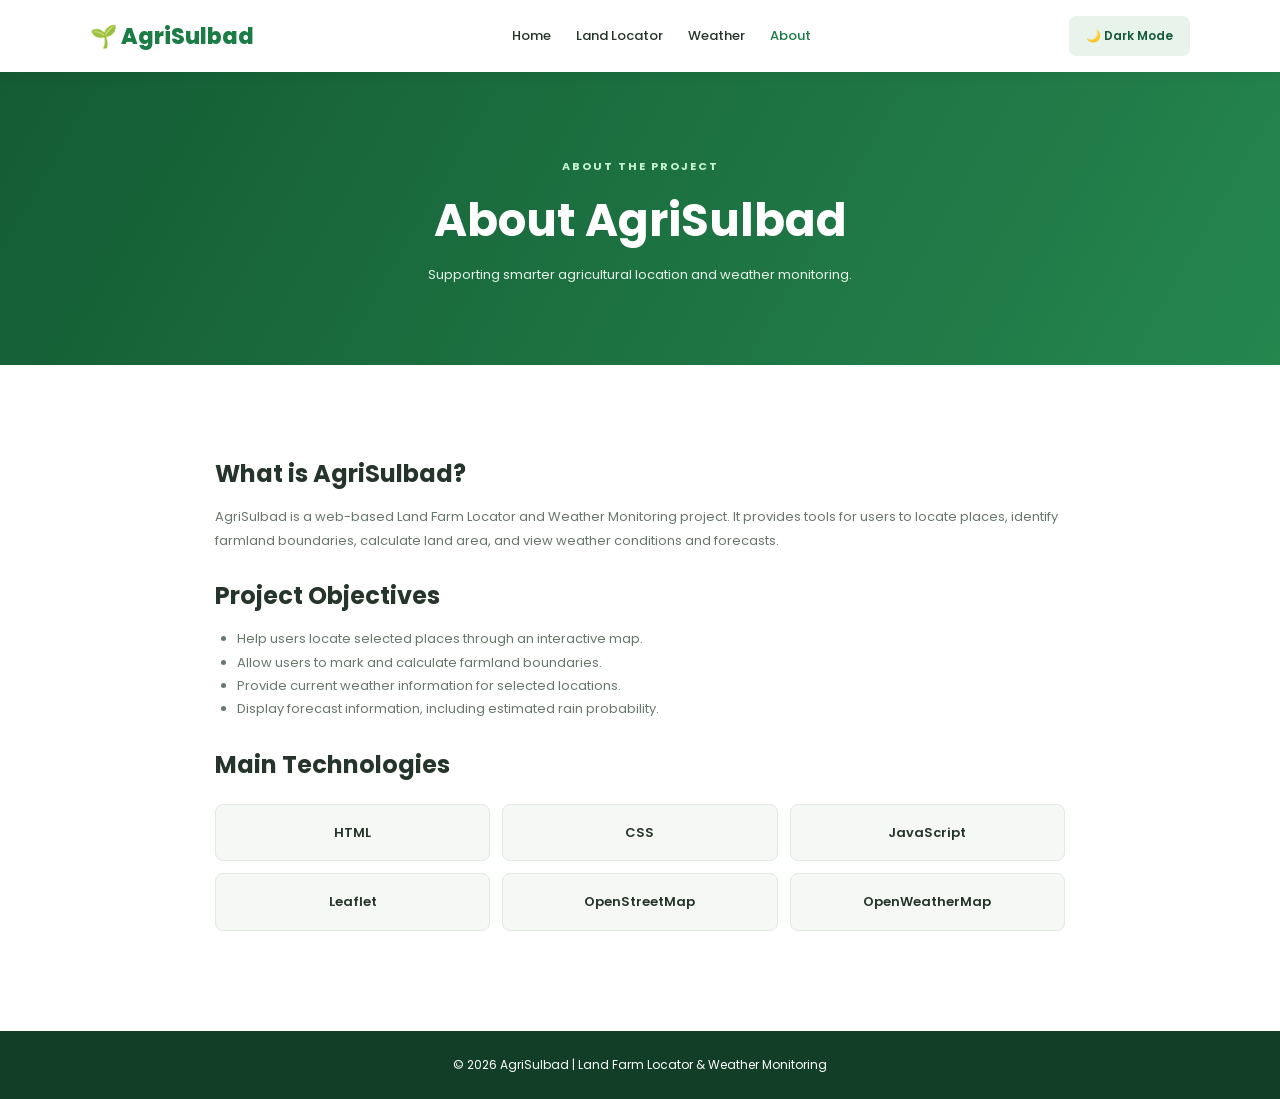
==== about.html @ 6f9b9625 "Update the code" ====
<!DOCTYPE html>
<html lang="en">
<head>
    <meta charset="UTF-8">
    <meta name="viewport" content="width=device-width, initial-scale=1.0">
    <title>AgriSulbad | About</title>
    <link rel="stylesheet" href="css/style.css">
</head>
<body>

<header class="header">
    <a href="index.html" class="logo">🌱 AgriSulbad</a>

    <nav class="navigation">
        <a href="index.html">Home</a>
        <a href="locator.html">Land Locator</a>
        <a href="weather.html">Weather</a>
        <a href="about.html" class="active">About</a>
    </nav>

    <button class="theme-toggle" id="themeToggle">🌙 Dark Mode</button>
</header>

<main>
    <section class="about-hero">
        <span class="hero-label">ABOUT THE PROJECT</span>
        <h1>About AgriSulbad</h1>
        <p>Supporting smarter agricultural location and weather monitoring.</p>
    </section>

    <section class="section">
        <div class="about-content">
            <h2>What is AgriSulbad?</h2>
            <p>
                AgriSulbad is a web-based Land Farm Locator and Weather
                Monitoring project. It provides tools for users to locate
                places, identify farmland boundaries, calculate land area,
                and view weather conditions and forecasts.
            </p>

            <h2>Project Objectives</h2>
            <ul>
                <li>Help users locate selected places through an interactive map.</li>
                <li>Allow users to mark and calculate farmland boundaries.</li>
                <li>Provide current weather information for selected locations.</li>
                <li>Display forecast information, including estimated rain probability.</li>
            </ul>

            <h2>Main Technologies</h2>
            <div class="technology-grid">
                <div class="technology-card">HTML</div>
                <div class="technology-card">CSS</div>
                <div class="technology-card">JavaScript</div>
                <div class="technology-card">Leaflet</div>
                <div class="technology-card">OpenStreetMap</div>
                <div class="technology-card">OpenWeatherMap</div>
            </div>
        </div>
    </section>
</main>

<footer>
    <p>© 2026 AgriSulbad | Land Farm Locator & Weather Monitoring</p>
</footer>

<script src="js/main.js"></script>
</body>
</html>
---- css/style.css ----
@import url('https://fonts.googleapis.com/css2?family=Poppins:wght@400;500;600;700;800&display=swap');

:root {
    --green: #1c7c45;
    --dark-green: #145c34;
    --background: #ffffff;
    --section: #f5f8f5;
    --text: #26352b;
    --muted: #68776c;
    --card: #ffffff;
    --border: #e1e9e2;
}

* {
    margin: 0;
    padding: 0;
    box-sizing: border-box;
}

html {
    scroll-behavior: smooth;
}

body {
    font-family: 'Poppins', sans-serif;
    background: var(--background);
    color: var(--text);
    transition: background 0.3s, color 0.3s;
}

a {
    color: inherit;
    text-decoration: none;
}

button,
input {
    font-family: inherit;
}

button {
    cursor: pointer;
}

/* HEADER */

.header {
    width: 100%;
    padding: 16px 7%;
    background: var(--card);
    display: flex;
    justify-content: space-between;
    align-items: center;
    gap: 20px;
    box-shadow: 0 2px 12px rgba(0,0,0,0.05);
    position: sticky;
    top: 0;
    z-index: 1000;
}

.logo {
    color: var(--green);
    font-size: 22px;
    font-weight: 800;
    white-space: nowrap;
}

.navigation {
    display: flex;
    align-items: center;
    gap: 25px;
}

.navigation a {
    color: var(--text);
    font-size: 13px;
    font-weight: 500;
    transition: 0.2s;
}

.navigation a:hover,
.navigation a.active {
    color: var(--green);
}

/* BUTTONS */

button,
.primary-btn,
.secondary-btn,
.danger-btn {
    border: none;
    padding: 11px 17px;
    border-radius: 7px;
    font-size: 12px;
    font-weight: 600;
    transition: 0.2s;
    display: inline-block;
}

button,
.primary-btn {
    background: var(--green);
    color: white;
}

button:hover,
.primary-btn:hover {
    background: var(--dark-green);
}

.secondary-btn {
    background: #e8f3eb;
    color: var(--dark-green);
}

.danger-btn {
    background: #d94b4b;
    color: white;
}

.theme-toggle {
    background: #e8f3eb;
    color: var(--dark-green);
    white-space: nowrap;
}

/* HERO */

.hero {
    min-height: 500px;
    padding: 80px 7%;
    display: flex;
    align-items: center;
    background:
        linear-gradient(90deg, rgba(8,50,25,0.90), rgba(15,100,48,0.62)),
        url("https://images.unsplash.com/photo-1500382017468-9049fed747ef?auto=format&fit=crop&w=1600&q=80");
    background-position: center;
    background-size: cover;
    color: white;
}

.hero-content {
    max-width: 750px;
}

.hero-label {
    display: inline-block;
    font-size: 11px;
    letter-spacing: 2px;
    font-weight: 700;
    color: var(--green);
    margin-bottom: 12px;
}

.hero .hero-label,
.about-hero .hero-label {
    color: #c8f2d4;
}

.hero h1 {
    font-size: clamp(34px, 5vw, 56px);
    line-height: 1.2;
    margin-bottom: 20px;
}

.hero p {
    font-size: 14px;
    line-height: 1.8;
    margin-bottom: 25px;
    color: #e6f3e9;
}

.hero-buttons {
    display: flex;
    gap: 12px;
    flex-wrap: wrap;
}

/* GENERAL SECTIONS */

.section {
    padding: 65px 7%;
    background: var(--background);
}

.page-section {
    min-height: 75vh;
}

.section-heading {
    text-align: center;
    margin: 0 auto 28px;
    max-width: 750px;
}

.section-heading h1,
.section-heading h2 {
    font-size: clamp(26px, 4vw, 34px);
    margin-bottom: 8px;
}

.section-heading p {
    color: var(--muted);
    font-size: 13px;
    line-height: 1.7;
}

/* FEATURE CARDS */

.feature-grid {
    display: grid;
    grid-template-columns: repeat(3, 1fr);
    gap: 20px;
}

.feature-card {
    background: var(--card);
    border: 1px solid var(--border);
    border-radius: 12px;
    padding: 25px;
    transition: 0.25s;
}

.feature-card:hover {
    transform: translateY(-5px);
    border-color: var(--green);
}

.feature-icon {
    font-size: 32px;
    margin-bottom: 15px;
}

.feature-card h3 {
    margin-bottom: 9px;
}

.feature-card p {
    color: var(--muted);
    font-size: 12px;
    line-height: 1.8;
    margin-bottom: 15px;
}

.feature-card span {
    color: var(--green);
    font-size: 12px;
    font-weight: 700;
}

/* HOME BANNER */

.home-banner {
    margin: 0 7% 65px;
    padding: 30px;
    background: #eaf5ed;
    color: #245b35;
    border-radius: 12px;
    display: flex;
    align-items: center;
    justify-content: space-between;
    gap: 20px;
}

.home-banner p {
    font-size: 12px;
    margin-top: 8px;
    line-height: 1.7;
}

/* SEARCH */

.search-container,
.weather-search {
    display: flex;
    gap: 10px;
    margin-bottom: 20px;
}

.search-container input,
.weather-search input {
    flex: 1;
    min-width: 0;
    padding: 12px 14px;
    border: 1px solid var(--border);
    border-radius: 7px;
    outline: none;
    font-size: 13px;
    background: var(--card);
    color: var(--text);
}

.search-container input:focus,
.weather-search input:focus {
    border-color: var(--green);
}

.search-container button,
.weather-search button {
    white-space: nowrap;
}

/* NOTICE */

.notice {
    padding: 14px;
    background: #eaf5ed;
    border-left: 4px solid var(--green);
    border-radius: 6px;
    margin-bottom: 15px;
    font-size: 12px;
    color: #315b3e;
    line-height: 1.7;
}

/* LAND FARM LOCATOR */

#map {
    width: 100%;
    height: 500px;
    border-radius: 12px;
    border: 1px solid var(--border);
    z-index: 1;
}

.land-information {
    margin-top: 25px;
}

.land-information h2,
.selected-location h2 {
    margin-bottom: 15px;
    font-size: 20px;
}

.info-grid {
    display: grid;
    grid-template-columns: repeat(3, 1fr);
    gap: 15px;
}

.info-card {
    background: var(--card);
    border: 1px solid var(--border);
    border-radius: 10px;
    padding: 20px;
}

.info-card span {
    color: var(--muted);
    font-size: 12px;
}

.info-card h3 {
    margin-top: 8px;
    color: var(--green);
    font-size: 21px;
}

.button-row {
    display: flex;
    gap: 10px;
    margin-top: 18px;
}

.selected-location {
    background: var(--section);
    padding: 17px;
    border-radius: 10px;
    margin-top: 15px;
}

.selected-location h3 {
    font-size: 14px;
    margin-bottom: 7px;
}

.selected-location p {
    color: var(--muted);
    font-size: 11px;
    margin-bottom: 5px;
    overflow-wrap: anywhere;
}

/* WEATHER SEARCH */

.weather-search {
    max-width: 750px;
    margin: 0 auto 22px;
}

/* WEATHER TWO-COLUMN LAYOUT */

.weather-layout {
    display: grid;
    grid-template-columns: 1.25fr 0.75fr;
    gap: 18px;
    align-items: start;
    width: 100%;
}

.weather-map-section,
.weather-information-section {
    min-width: 0;
    background: var(--card);
    border: 1px solid var(--border);
    border-radius: 12px;
    padding: 15px;
    box-shadow: 0 4px 16px rgba(0,0,0,0.04);
}

.panel-heading {
    margin-bottom: 12px;
}

.panel-heading h2 {
    font-size: 16px;
    margin-bottom: 4px;
}

.panel-heading p {
    color: var(--muted);
    font-size: 11px;
    line-height: 1.6;
}

/* WEATHER MAP */

#weatherMap {
    width: 100%;
    height: 520px;
    border-radius: 10px;
    border: 1px solid var(--border);
    z-index: 1;
}

/* WEATHER PLACEHOLDER */

.weather-placeholder {
    text-align: center;
    padding: 30px 12px;
    background: var(--section);
    border-radius: 10px;
    border: 1px dashed var(--border);
    color: var(--muted);
}

.weather-placeholder span {
    display: block;
    font-size: 35px;
    margin-bottom: 8px;
}

.weather-placeholder h3 {
    font-size: 14px;
    margin-bottom: 6px;
}

.weather-placeholder p {
    font-size: 11px;
    line-height: 1.6;
}

/* WEATHER CARD */

#weatherResult {
    width: 100%;
    max-width: 100%;
    margin: 0;
}

.weather-card {
    background: var(--section);
    border: 1px solid var(--border);
    padding: 14px;
    border-radius: 10px;
    text-align: center;
}

.weather-information-section .weather-card {
    padding: 13px;
}

.weather-card h2 {
    font-size: 17px;
}

.coordinates {
    color: var(--muted);
    font-size: 10px;
    margin-top: 4px;
}

.weather-icon {
    font-size: 40px;
    margin: 7px 0;
}

.temperature {
    font-size: 34px;
    font-weight: 800;
    color: var(--green);
    line-height: 1.2;
}

.weather-description {
    text-transform: capitalize;
    color: var(--muted);
    font-size: 11px;
    margin: 4px 0 10px;
}

/* WEATHER DETAILS */

.weather-details {
    display: grid;
    grid-template-columns: repeat(2, 1fr);
    gap: 8px;
    margin-top: 10px;
}

.weather-detail {
    padding: 10px 6px;
    background: var(--card);
    border: 1px solid var(--border);
    border-radius: 8px;
}

.weather-detail span {
    display: block;
    font-size: 16px;
    margin-bottom: 3px;
}

.weather-detail h4 {
    font-size: 10px;
    margin-bottom: 3px;
}

.weather-detail p,
.weather-detail strong {
    display: block;
    font-size: 11px;
    font-weight: 600;
    color: var(--text);
}

/* RAIN PREDICTION */

.rain-prediction {
    background: #eaf5ed;
    color: #245b35;
    padding: 12px;
    border-radius: 8px;
    margin-top: 12px;
    text-align: left;
}

.rain-prediction h3 {
    font-size: 12px;
    margin-bottom: 5px;
}

.rain-prediction p {
    font-size: 10px;
    line-height: 1.6;
}

/* FORECAST */

.forecast-container {
    margin-top: 15px;
    text-align: left;
}

.forecast-container h3 {
    font-size: 13px;
    margin-bottom: 5px;
}

.forecast-subtitle {
    color: var(--muted);
    font-size: 10px;
    margin-bottom: 9px;
}

.forecast-grid {
    display: grid;
    grid-template-columns: repeat(2, 1fr);
    gap: 7px;
}

.forecast-item {
    background: var(--card);
    border: 1px solid var(--border);
    border-radius: 8px;
    padding: 9px 5px;
    text-align: center;
    display: flex;
    flex-direction: column;
    align-items: center;
    gap: 5px;
}

.forecast-item span,
.forecast-item small {
    font-size: 10px;
    color: var(--muted);
}

.forecast-item strong {
    font-size: 20px;
}

.forecast-item b {
    font-size: 12px;
}

/* ABOUT PAGE */

.about-hero {
    padding: 80px 7%;
    text-align: center;
    color: white;
    background: linear-gradient(120deg, #145c34, #25864e);
}

.about-hero h1 {
    font-size: clamp(30px, 5vw, 45px);
    margin-bottom: 10px;
}

.about-hero p {
    font-size: 13px;
    color: #e6f3e9;
}

.about-content {
    max-width: 850px;
    margin: auto;
    line-height: 1.8;
}

.about-content h2 {
    margin: 22px 0 10px;
}

.about-content p,
.about-content li {
    color: var(--muted);
    font-size: 13px;
}

.about-content ul {
    padding-left: 22px;
}

.technology-grid {
    display: grid;
    grid-template-columns: repeat(3, 1fr);
    gap: 12px;
    margin-top: 18px;
}

.technology-card {
    padding: 16px;
    background: var(--section);
    border: 1px solid var(--border);
    border-radius: 8px;
    text-align: center;
    font-size: 13px;
    font-weight: 600;
}

/* FOOTER */

footer {
    background: #123d26;
    padding: 25px;
    text-align: center;
    color: white;
    font-size: 12px;
    margin-top: 35px;
}

footer h3 {
    margin-bottom: 7px;
    font-size: 18px;
}

/* LEAFLET */

.leaflet-container {
    font-family: 'Poppins', sans-serif;
}

.leaflet-popup-content {
    font-size: 12px;
    line-height: 1.6;
}

.leaflet-control-zoom a {
    color: #222222 !important;
}

/* DARK MODE */

body.dark-mode {
    --background: #121a16;
    --section: #18231c;
    --text: #e5eee7;
    --muted: #a0b1a4;
    --card: #1d2922;
    --border: #34483a;
}

body.dark-mode .header {
    background: #1b2720;
}

body.dark-mode .theme-toggle {
    background: #34483a;
    color: white;
}

body.dark-mode .notice,
body.dark-mode .home-banner,
body.dark-mode .rain-prediction {
    background: #25382b;
    color: #e5eee7;
}

/* KEEP OPENSTREETMAP NORMAL */

body.dark-mode .leaflet-tile {
    filter: none;
}

body.dark-mode footer {
    background: #0b140e;
}

/* TABLET */

@media (max-width: 900px) {
    .header {
        flex-wrap: wrap;
    }

    .navigation {
        order: 3;
        width: 100%;
        justify-content: center;
        flex-wrap: wrap;
    }

    .weather-layout {
        grid-template-columns: 1fr;
    }

    #weatherMap {
        height: 420px;
    }

    .feature-grid {
        grid-template-columns: repeat(2, 1fr);
    }
}

/* MOBILE */

@media (max-width: 700px) {
    .header {
        padding: 14px 5%;
    }

    .logo {
        font-size: 19px;
    }

    .navigation {
        gap: 14px;
    }

    .navigation a {
        font-size: 11px;
    }

    .section {
        padding: 45px 5%;
    }

    .hero {
        min-height: 400px;
        padding: 50px 6%;
    }

    .feature-grid,
    .info-grid,
    .technology-grid {
        grid-template-columns: 1fr;
    }

    .weather-search,
    .search-container,
    .button-row {
        flex-direction: column;
    }

    .weather-search input,
    .weather-search button {
        width: 100%;
    }

    #map,
    #weatherMap {
        height: 380px;
    }

    .home-banner {
        margin: 0 5% 45px;
        flex-direction: column;
        align-items: flex-start;
    }
}

/* SMALL MOBILE */

@media (max-width: 550px) {
    .weather-layout {
        gap: 13px;
    }

    .weather-map-section,
    .weather-information-section {
        padding: 12px;
    }

    #weatherMap {
        height: 330px;
    }

    .weather-information-section .weather-card {
        padding: 12px;
    }

    .weather-information-section .temperature {
        font-size: 30px;
    }

    .weather-information-section .weather-icon {
        font-size: 35px;
    }

    .weather-information-section .weather-details {
        grid-template-columns: repeat(2, 1fr);
    }

    .weather-information-section .forecast-grid {
        grid-template-columns: repeat(2, 1fr);
    }

    .hero h1 {
        font-size: 32px;
    }

    .hero-buttons {
        flex-direction: column;
    }

    .hero-buttons a,
    .hero-buttons button {
        text-align: center;
    }
}

.location-marker-label {
    background: #1c7c45;
    color: white;
    border: none;
    border-radius: 6px;
    padding: 5px 9px;
    font-family: 'Poppins', sans-serif;
    font-size: 11px;
    font-weight: 600;
    box-shadow: 0 3px 10px rgba(0, 0, 0, 0.2);
}

.location-marker-label::before {
    border-top-color: #1c7c45;
}
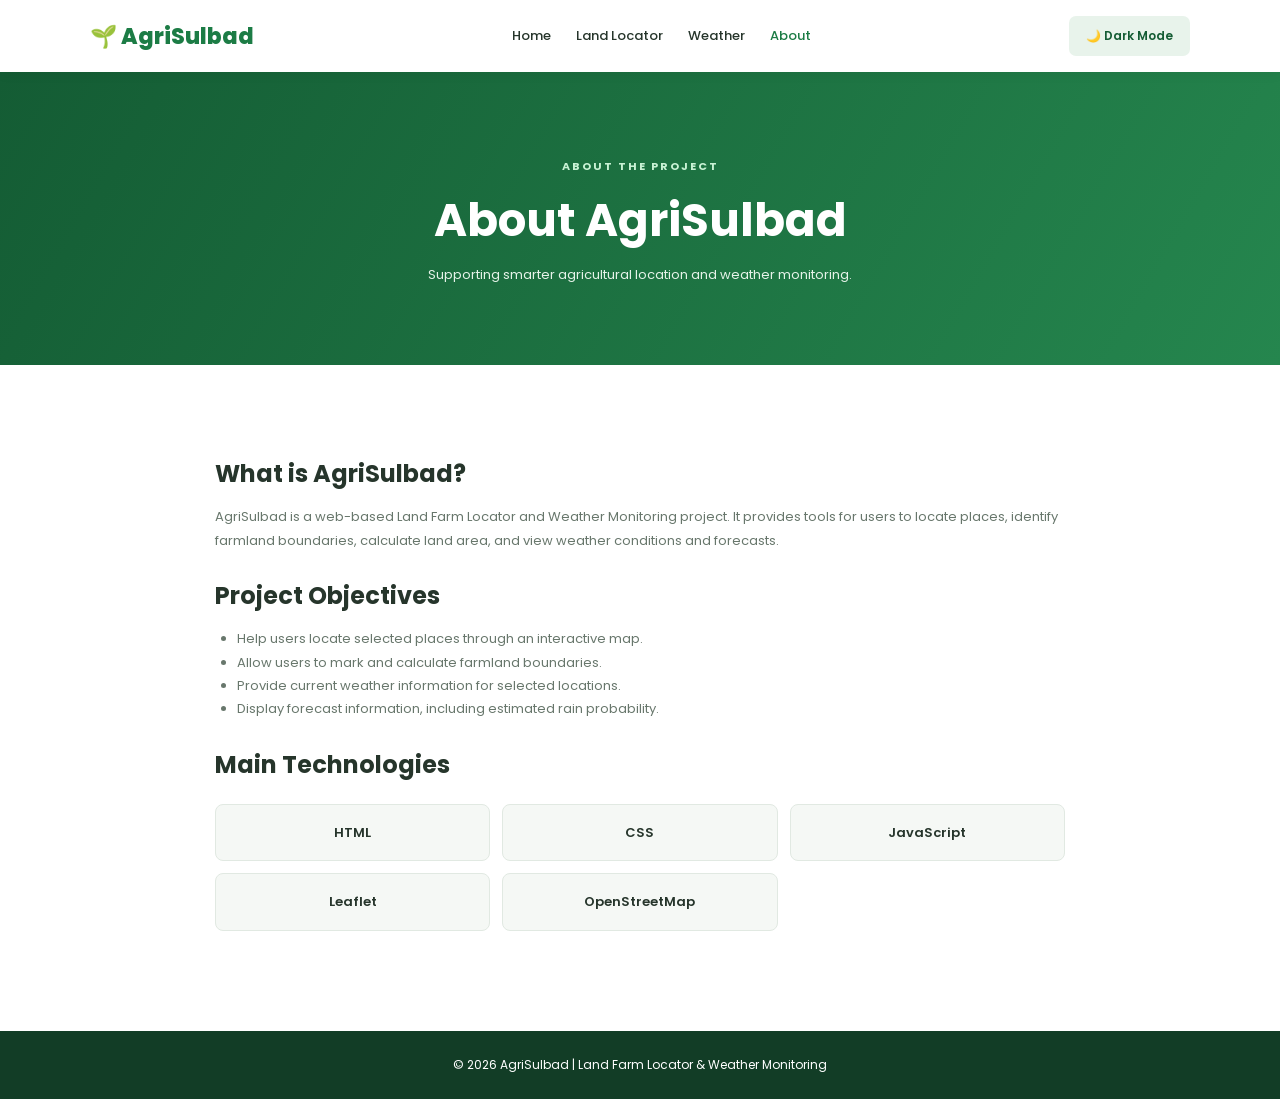
==== commit d68ea3b6: "changing about page" ====
--- a/about.html
+++ b/about.html
@@ -1,69 +1,71 @@
-
 <!DOCTYPE html>
 <html lang="en">
+
 <head>
     <meta charset="UTF-8">
     <meta name="viewport" content="width=device-width, initial-scale=1.0">
     <title>AgriSulbad | About</title>
     <link rel="stylesheet" href="css/style.css">
 </head>
+
 <body>
 
-<header class="header">
-    <a href="index.html" class="logo">🌱 AgriSulbad</a>
+    <header class="header">
+        <a href="index.html" class="logo">🌱 AgriSulbad</a>
 
-    <nav class="navigation">
-        <a href="index.html">Home</a>
-        <a href="locator.html">Land Locator</a>
-        <a href="weather.html">Weather</a>
-        <a href="about.html" class="active">About</a>
-    </nav>
+        <nav class="navigation">
+            <a href="index.html">Home</a>
+            <a href="locator.html">Land Locator</a>
+            <a href="weather.html">Weather</a>
+            <a href="about.html" class="active">About</a>
+        </nav>
 
-    <button class="theme-toggle" id="themeToggle">🌙 Dark Mode</button>
-</header>
+        <button class="theme-toggle" id="themeToggle">🌙 Dark Mode</button>
+    </header>
 
-<main>
-    <section class="about-hero">
-        <span class="hero-label">ABOUT THE PROJECT</span>
-        <h1>About AgriSulbad</h1>
-        <p>Supporting smarter agricultural location and weather monitoring.</p>
-    </section>
+    <main>
+        <section class="about-hero">
+            <span class="hero-label">ABOUT THE PROJECT</span>
+            <h1>About AgriSulbad</h1>
+            <p>Supporting smarter agricultural location and weather monitoring.</p>
+        </section>
 
-    <section class="section">
-        <div class="about-content">
-            <h2>What is AgriSulbad?</h2>
-            <p>
-                AgriSulbad is a web-based Land Farm Locator and Weather
-                Monitoring project. It provides tools for users to locate
-                places, identify farmland boundaries, calculate land area,
-                and view weather conditions and forecasts.
-            </p>
+        <section class="section">
+            <div class="about-content">
+                <h2>What is AgriSulbad?</h2>
+                <p>
+                    AgriSulbad is a web-based Land Farm Locator and Weather
+                    Monitoring project. It provides tools for users to locate
+                    places, identify farmland boundaries, calculate land area,
+                    and view weather conditions and forecasts.
+                </p>
 
-            <h2>Project Objectives</h2>
-            <ul>
-                <li>Help users locate selected places through an interactive map.</li>
-                <li>Allow users to mark and calculate farmland boundaries.</li>
-                <li>Provide current weather information for selected locations.</li>
-                <li>Display forecast information, including estimated rain probability.</li>
-            </ul>
+                <h2>Project Objectives</h2>
+                <ul>
+                    <li>Help users locate selected places through an interactive map.</li>
+                    <li>Allow users to mark and calculate farmland boundaries.</li>
+                    <li>Provide current weather information for selected locations.</li>
+                    <li>Display forecast information, including estimated rain probability.</li>
+                </ul>
 
-            <h2>Main Technologies</h2>
-            <div class="technology-grid">
-                <div class="technology-card">HTML</div>
-                <div class="technology-card">CSS</div>
-                <div class="technology-card">JavaScript</div>
-                <div class="technology-card">Leaflet</div>
-                <div class="technology-card">OpenStreetMap</div>
-                <div class="technology-card">OpenWeatherMap</div>
+                <h2>Main Technologies</h2>
+                <div class="technology-grid">
+                    <div class="technology-card">HTML</div>
+                    <div class="technology-card">CSS</div>
+                    <div class="technology-card">JavaScript</div>
+                    <div class="technology-card">Leaflet</div>
+                    <div class="technology-card">OpenStreetMap</div>
+
+                </div>
             </div>
-        </div>
-    </section>
-</main>
+        </section>
+    </main>
 
-<footer>
-    <p>© 2026 AgriSulbad | Land Farm Locator & Weather Monitoring</p>
-</footer>
+    <footer>
+        <p>© 2026 AgriSulbad | Land Farm Locator & Weather Monitoring</p>
+    </footer>
 
-<script src="js/main.js"></script>
+    <script src="js/main.js"></script>
 </body>
-</html>
+
+</html>
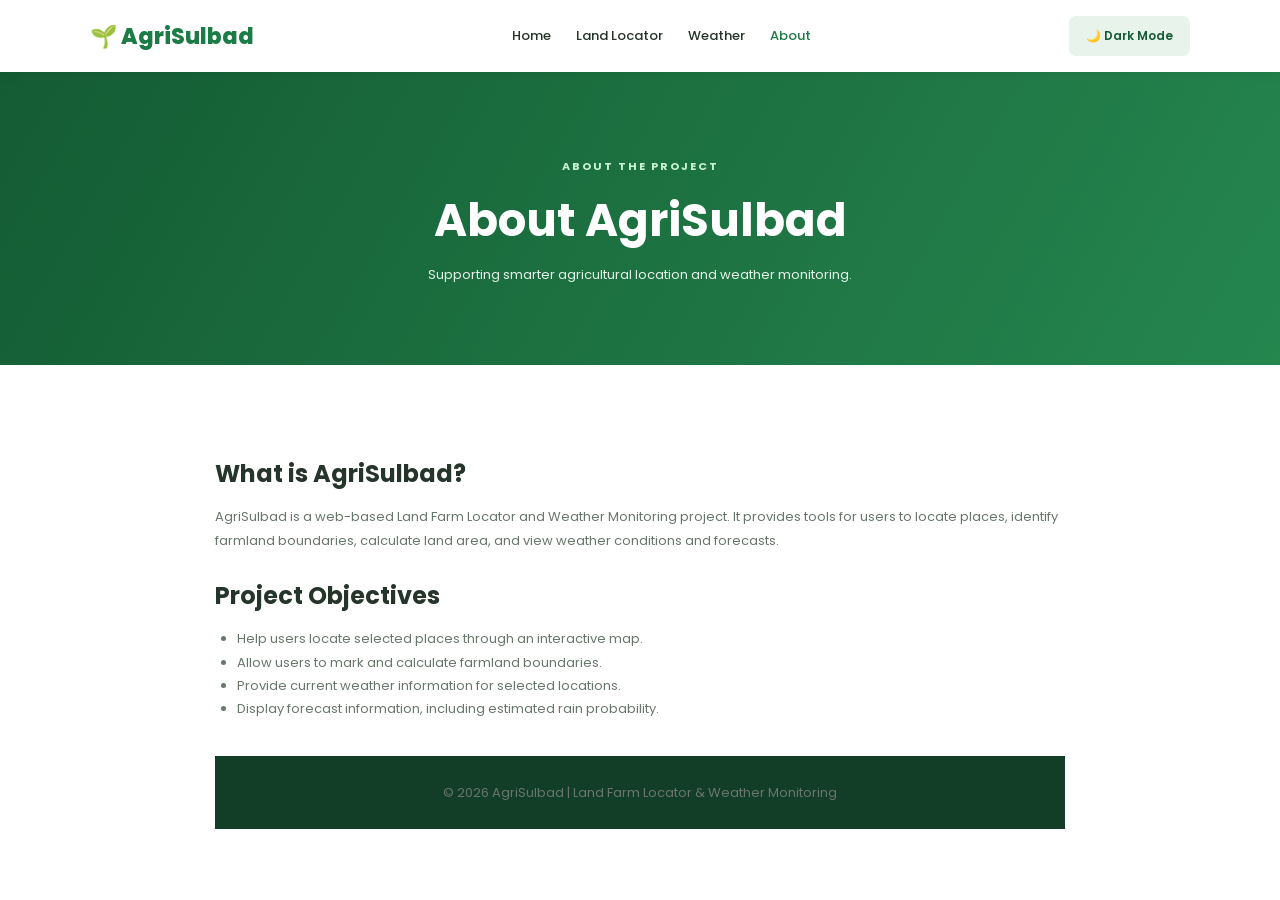
==== commit f24e4e42: "new" ====
--- a/about.html
+++ b/about.html
@@ -48,18 +48,7 @@
                     <li>Display forecast information, including estimated rain probability.</li>
                 </ul>
 
-                <h2>Main Technologies</h2>
-                <div class="technology-grid">
-                    <div class="technology-card">HTML</div>
-                    <div class="technology-card">CSS</div>
-                    <div class="technology-card">JavaScript</div>
-                    <div class="technology-card">Leaflet</div>
-                    <div class="technology-card">OpenStreetMap</div>
 
-                </div>
-            </div>
-        </section>
-    </main>
 
     <footer>
         <p>© 2026 AgriSulbad | Land Farm Locator & Weather Monitoring</p>
--- a/css/style.css
+++ b/css/style.css
@@ -1,4 +1,3 @@
-
 @import url('https://fonts.googleapis.com/css2?family=Poppins:wght@400;500;600;700;800&display=swap');
 
 :root {
@@ -53,7 +52,7 @@
     justify-content: space-between;
     align-items: center;
     gap: 20px;
-    box-shadow: 0 2px 12px rgba(0,0,0,0.05);
+    box-shadow: 0 2px 12px rgba(0, 0, 0, 0.05);
     position: sticky;
     top: 0;
     z-index: 1000;
@@ -134,7 +133,7 @@
     display: flex;
     align-items: center;
     background:
-        linear-gradient(90deg, rgba(8,50,25,0.90), rgba(15,100,48,0.62)),
+        linear-gradient(90deg, rgba(8, 50, 25, 0.90), rgba(15, 100, 48, 0.62)),
         url("https://images.unsplash.com/photo-1500382017468-9049fed747ef?auto=format&fit=crop&w=1600&q=80");
     background-position: center;
     background-size: cover;
@@ -408,7 +407,7 @@
     border: 1px solid var(--border);
     border-radius: 12px;
     padding: 15px;
-    box-shadow: 0 4px 16px rgba(0,0,0,0.04);
+    box-shadow: 0 4px 16px rgba(0, 0, 0, 0.04);
 }
 
 .panel-heading {
@@ -890,4 +889,4 @@
 
 .location-marker-label::before {
     border-top-color: #1c7c45;
-}
+}
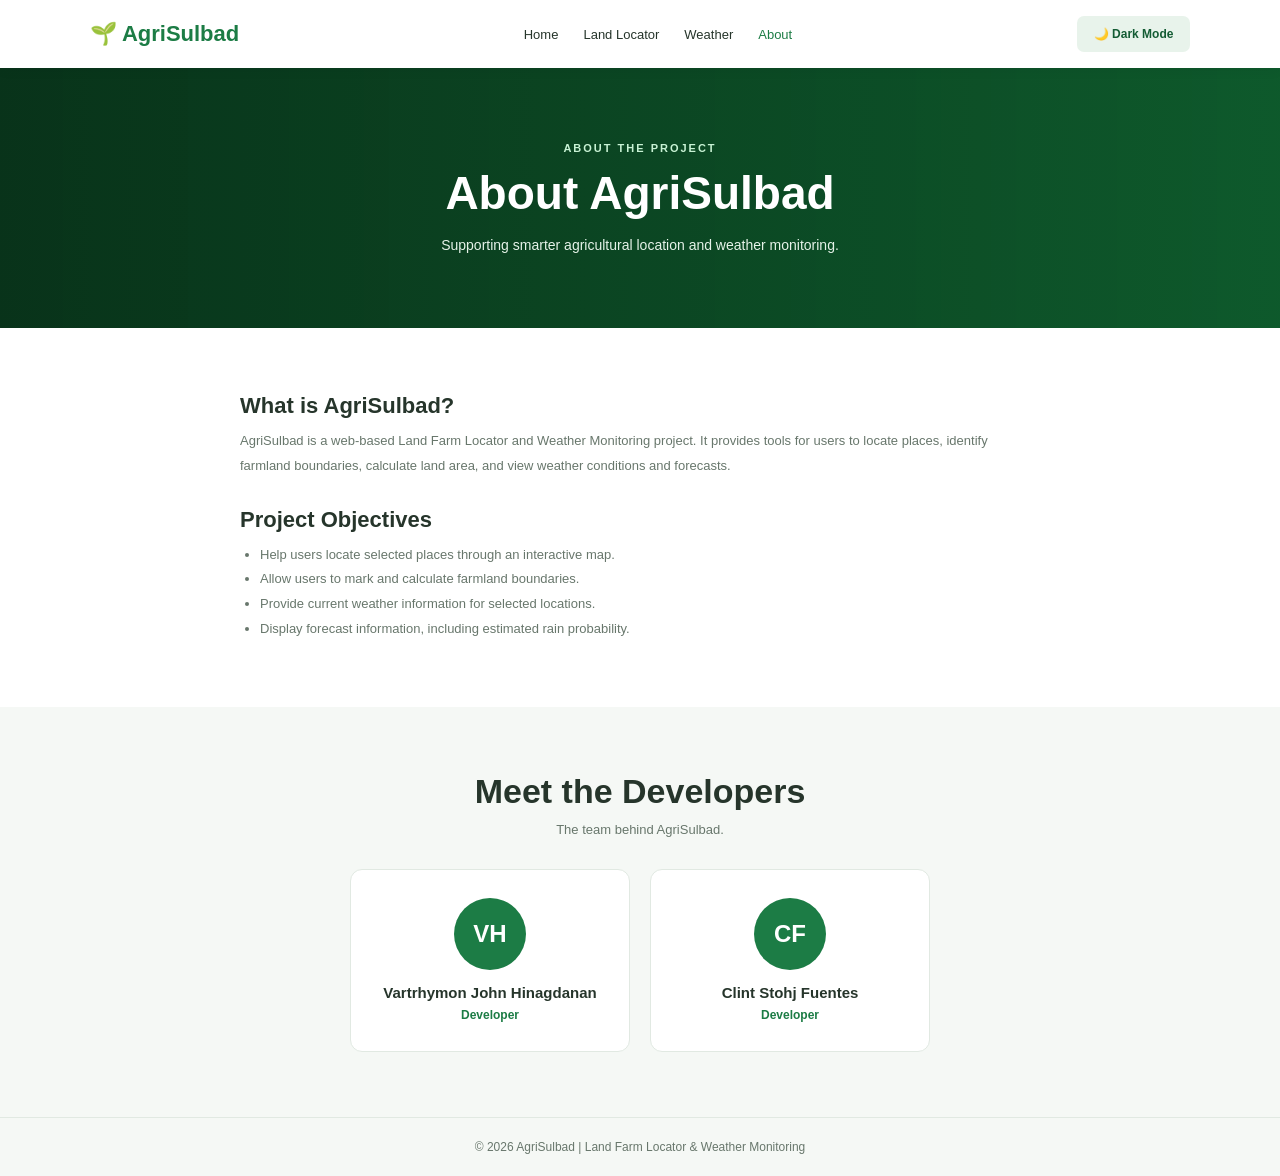
==== commit b16909e5: "vart" ====
--- a/about.html
+++ b/about.html
@@ -5,6 +5,14 @@
     <meta charset="UTF-8">
     <meta name="viewport" content="width=device-width, initial-scale=1.0">
     <title>AgriSulbad | About</title>
+    <script>
+        /* Apply saved theme before first paint (no white flash) */
+        try {
+            if (localStorage.getItem("agrisulbad-theme") === "dark") {
+                document.documentElement.classList.add("dark-mode");
+            }
+        } catch (e) {}
+    </script>
     <link rel="stylesheet" href="css/style.css">
 </head>
 
@@ -47,11 +55,33 @@
                     <li>Provide current weather information for selected locations.</li>
                     <li>Display forecast information, including estimated rain probability.</li>
                 </ul>
+            </div>
+        </section>
 
+        <section class="section developers-section">
+            <div class="section-heading">
+                <h2>Meet the Developers</h2>
+                <p>The team behind AgriSulbad.</p>
+            </div>
 
+            <div class="developer-grid">
+                <div class="developer-card">
+                    <div class="developer-avatar" aria-hidden="true">VH</div>
+                    <h3>Vartrhymon John Hinagdanan</h3>
+                    <span>Developer</span>
+                </div>
+
+                <div class="developer-card">
+                    <div class="developer-avatar" aria-hidden="true">CF</div>
+                    <h3>Clint Stohj Fuentes</h3>
+                    <span>Developer</span>
+                </div>
+            </div>
+        </section>
+    </main>
 
     <footer>
-        <p>© 2026 AgriSulbad | Land Farm Locator & Weather Monitoring</p>
+        <p>© 2026 AgriSulbad | Land Farm Locator &amp; Weather Monitoring</p>
     </footer>
 
     <script src="js/main.js"></script>
--- a/css/style.css
+++ b/css/style.css
@@ -1,4 +1,17 @@
-@import url('https://fonts.googleapis.com/css2?family=Poppins:wght@400;500;600;700;800&display=swap');
+/* ==========================================================================
+   AgriSulbad stylesheet
+   1.  Tokens (light + dark)       8.  Weather page
+   2.  Base                        9.  Weather card details
+   3.  Header                      10. Leaflet (maps, light + dark)
+   4.  Buttons                     11. Locator extras (search, farms)
+   5.  Hero + sections             12. About page + developers
+   6.  Cards + banner + footer     13. Accessibility
+   7.  Forms + notices             14. Responsive
+   ========================================================================== */
+
+/* ==========================================================================
+   1. TOKENS
+   ========================================================================== */
 
 :root {
     --green: #1c7c45;
@@ -9,7 +22,104 @@
     --muted: #68776c;
     --card: #ffffff;
     --border: #e1e9e2;
-}
+    --accent-text: #1c7c45;
+
+    /* Buttons */
+    --btn-bg: #1c7c45;
+    --btn-bg-hover: #145c34;
+    --btn-text: #ffffff;
+    --danger: #c93c3c;
+    --danger-hover: #a82f2f;
+    --danger-text: #ffffff;
+
+    --soft-green: #e8f3eb;
+    --soft-green-text: #145c34;
+    --banner-bg: #eaf5ed;
+    --banner-text: #245b35;
+    --notice-text: #315b3e;
+    --shadow: rgba(0, 0, 0, 0.05);
+
+    /* Tinted panels */
+    --tint-green: #f0fdf4;
+    --tint-green-border: #bbf7d0;
+    --tint-blue: #eff6ff;
+    --tint-blue-text: #1e3a8a;
+    --tint-orange: #fff7ed;
+    --tint-orange-text: #7c2d12;
+
+    /* Heat / temperature */
+    --heat-cool: #2563eb;
+    --heat-normal: #16a34a;
+    --heat-hot: #d97706;
+    --heat-very-hot: #dc2626;
+    --heat-extreme: #7f1d1d;
+
+    /* Weather icons */
+    --ic-cloud: #64748b;
+    --ic-rain: #2563eb;
+    --ic-thunder: #7c3aed;
+    --ic-fog: #94a3b8;
+    --ic-search: #2563eb;
+
+    --radius-sm: 7px;
+    --radius-md: 10px;
+    --radius-lg: 12px;
+
+    color-scheme: light;
+}
+
+/* Dark theme. The class is set on <html> early (no flash) and on <body> by main.js */
+html.dark-mode,
+body.dark-mode {
+    --green: #34b36b;
+    --dark-green: #2a9a5b;
+    --background: #0f1712;
+    --section: #16211a;
+    --text: #e6efe8;
+    --muted: #9aab9f;
+    --card: #1a261e;
+    --border: #2b3a30;
+    --accent-text: #4ade80;
+
+    --btn-bg: #34b36b;
+    --btn-bg-hover: #4ade80;
+    --btn-text: #06210f;
+    --danger: #f87171;
+    --danger-hover: #fca5a5;
+    --danger-text: #2b0b0b;
+
+    --soft-green: #223329;
+    --soft-green-text: #b7ebc9;
+    --banner-bg: #1b2b21;
+    --banner-text: #c8f2d4;
+    --notice-text: #b7d9c3;
+    --shadow: rgba(0, 0, 0, 0.4);
+
+    --tint-green: #14281b;
+    --tint-green-border: #25533a;
+    --tint-blue: #14213d;
+    --tint-blue-text: #bfdbfe;
+    --tint-orange: #2b1c10;
+    --tint-orange-text: #fdba74;
+
+    --heat-cool: #60a5fa;
+    --heat-normal: #4ade80;
+    --heat-hot: #fbbf24;
+    --heat-very-hot: #f87171;
+    --heat-extreme: #fca5a5;
+
+    --ic-cloud: #94a3b8;
+    --ic-rain: #60a5fa;
+    --ic-thunder: #a78bfa;
+    --ic-fog: #a8b5c4;
+    --ic-search: #60a5fa;
+
+    color-scheme: dark;
+}
+
+/* ==========================================================================
+   2. BASE
+   ========================================================================== */
 
 * {
     margin: 0;
@@ -19,13 +129,27 @@
 
 html {
     scroll-behavior: smooth;
+    scroll-padding-top: 80px;
+    background: var(--background);
+    -webkit-text-size-adjust: 100%;
 }
 
 body {
+    min-height: 100vh;
+    display: flex;
+    flex-direction: column;
     font-family: 'Poppins', sans-serif;
     background: var(--background);
     color: var(--text);
+}
+
+/* Added by main.js after first paint, so the theme never fades in on page load */
+html.theme-ready body {
     transition: background 0.3s, color 0.3s;
+}
+
+main {
+    flex: 1;
 }
 
 a {
@@ -42,7 +166,9 @@
     cursor: pointer;
 }
 
-/* HEADER */
+/* ==========================================================================
+   3. HEADER
+   ========================================================================== */
 
 .header {
     width: 100%;
@@ -52,14 +178,14 @@
     justify-content: space-between;
     align-items: center;
     gap: 20px;
-    box-shadow: 0 2px 12px rgba(0, 0, 0, 0.05);
+    box-shadow: 0 2px 12px var(--shadow);
     position: sticky;
     top: 0;
     z-index: 1000;
 }
 
 .logo {
-    color: var(--green);
+    color: var(--accent-text);
     font-size: 22px;
     font-weight: 800;
     white-space: nowrap;
@@ -80,10 +206,12 @@
 
 .navigation a:hover,
 .navigation a.active {
-    color: var(--green);
-}
-
-/* BUTTONS */
+    color: var(--accent-text);
+}
+
+/* ==========================================================================
+   4. BUTTONS
+   ========================================================================== */
 
 button,
 .primary-btn,
@@ -91,7 +219,7 @@
 .danger-btn {
     border: none;
     padding: 11px 17px;
-    border-radius: 7px;
+    border-radius: var(--radius-sm);
     font-size: 12px;
     font-weight: 600;
     transition: 0.2s;
@@ -100,32 +228,49 @@
 
 button,
 .primary-btn {
-    background: var(--green);
-    color: white;
+    background: var(--btn-bg);
+    color: var(--btn-text);
 }
 
 button:hover,
 .primary-btn:hover {
-    background: var(--dark-green);
-}
-
-.secondary-btn {
-    background: #e8f3eb;
-    color: var(--dark-green);
+    background: var(--btn-bg-hover);
+}
+
+.secondary-btn,
+.theme-toggle {
+    background: var(--soft-green);
+    color: var(--soft-green-text);
+}
+
+.theme-toggle {
+    white-space: nowrap;
+}
+
+/* These must come after "button:hover" so they win */
+.secondary-btn:hover,
+.theme-toggle:hover {
+    background: var(--border);
+    color: var(--soft-green-text);
 }
 
 .danger-btn {
-    background: #d94b4b;
-    color: white;
-}
-
-.theme-toggle {
-    background: #e8f3eb;
-    color: var(--dark-green);
-    white-space: nowrap;
-}
-
-/* HERO */
+    background: var(--danger);
+    color: var(--danger-text);
+}
+
+.danger-btn:hover {
+    background: var(--danger-hover);
+}
+
+button:disabled {
+    opacity: 0.6;
+    cursor: not-allowed;
+}
+
+/* ==========================================================================
+   5. HERO + SECTIONS
+   ========================================================================== */
 
 .hero {
     min-height: 500px;
@@ -134,9 +279,7 @@
     align-items: center;
     background:
         linear-gradient(90deg, rgba(8, 50, 25, 0.90), rgba(15, 100, 48, 0.62)),
-        url("https://images.unsplash.com/photo-1500382017468-9049fed747ef?auto=format&fit=crop&w=1600&q=80");
-    background-position: center;
-    background-size: cover;
+        url("https://images.unsplash.com/photo-1500382017468-9049fed747ef?auto=format&fit=crop&w=1200&q=60") center / cover no-repeat #0b3d20;
     color: white;
 }
 
@@ -149,10 +292,11 @@
     font-size: 11px;
     letter-spacing: 2px;
     font-weight: 700;
-    color: var(--green);
+    color: var(--accent-text);
     margin-bottom: 12px;
 }
 
+/* On photo backgrounds the label is always light */
 .hero .hero-label,
 .about-hero .hero-label {
     color: #c8f2d4;
@@ -177,8 +321,6 @@
     flex-wrap: wrap;
 }
 
-/* GENERAL SECTIONS */
-
 .section {
     padding: 65px 7%;
     background: var(--background);
@@ -206,7 +348,9 @@
     line-height: 1.7;
 }
 
-/* FEATURE CARDS */
+/* ==========================================================================
+   6. CARDS + BANNER + FOOTER
+   ========================================================================== */
 
 .feature-grid {
     display: grid;
@@ -217,7 +361,7 @@
 .feature-card {
     background: var(--card);
     border: 1px solid var(--border);
-    border-radius: 12px;
+    border-radius: var(--radius-lg);
     padding: 25px;
     transition: 0.25s;
 }
@@ -244,19 +388,17 @@
 }
 
 .feature-card span {
-    color: var(--green);
+    color: var(--accent-text);
     font-size: 12px;
     font-weight: 700;
 }
-
-/* HOME BANNER */
 
 .home-banner {
     margin: 0 7% 65px;
     padding: 30px;
-    background: #eaf5ed;
-    color: #245b35;
-    border-radius: 12px;
+    background: var(--banner-bg);
+    color: var(--banner-text);
+    border-radius: var(--radius-lg);
     display: flex;
     align-items: center;
     justify-content: space-between;
@@ -269,7 +411,18 @@
     line-height: 1.7;
 }
 
-/* SEARCH */
+footer {
+    padding: 22px 7%;
+    text-align: center;
+    font-size: 12px;
+    color: var(--muted);
+    background: var(--section);
+    border-top: 1px solid var(--border);
+}
+
+/* ==========================================================================
+   7. FORMS + NOTICES
+   ========================================================================== */
 
 .search-container,
 .weather-search {
@@ -284,16 +437,22 @@
     min-width: 0;
     padding: 12px 14px;
     border: 1px solid var(--border);
-    border-radius: 7px;
+    border-radius: var(--radius-sm);
     outline: none;
     font-size: 13px;
     background: var(--card);
     color: var(--text);
 }
 
+.search-container input::placeholder,
+.weather-search input::placeholder {
+    color: var(--muted);
+}
+
 .search-container input:focus,
 .weather-search input:focus {
     border-color: var(--green);
+    box-shadow: 0 0 0 3px color-mix(in srgb, var(--green) 25%, transparent);
 }
 
 .search-container button,
@@ -301,96 +460,25 @@
     white-space: nowrap;
 }
 
-/* NOTICE */
-
 .notice {
     padding: 14px;
-    background: #eaf5ed;
+    background: var(--banner-bg);
     border-left: 4px solid var(--green);
     border-radius: 6px;
     margin-bottom: 15px;
     font-size: 12px;
-    color: #315b3e;
+    color: var(--notice-text);
     line-height: 1.7;
 }
 
-/* LAND FARM LOCATOR */
-
-#map {
-    width: 100%;
-    height: 500px;
-    border-radius: 12px;
-    border: 1px solid var(--border);
-    z-index: 1;
-}
-
-.land-information {
-    margin-top: 25px;
-}
-
-.land-information h2,
-.selected-location h2 {
-    margin-bottom: 15px;
-    font-size: 20px;
-}
-
-.info-grid {
-    display: grid;
-    grid-template-columns: repeat(3, 1fr);
-    gap: 15px;
-}
-
-.info-card {
-    background: var(--card);
-    border: 1px solid var(--border);
-    border-radius: 10px;
-    padding: 20px;
-}
-
-.info-card span {
-    color: var(--muted);
-    font-size: 12px;
-}
-
-.info-card h3 {
-    margin-top: 8px;
-    color: var(--green);
-    font-size: 21px;
-}
-
-.button-row {
-    display: flex;
-    gap: 10px;
-    margin-top: 18px;
-}
-
-.selected-location {
-    background: var(--section);
-    padding: 17px;
-    border-radius: 10px;
-    margin-top: 15px;
-}
-
-.selected-location h3 {
-    font-size: 14px;
-    margin-bottom: 7px;
-}
-
-.selected-location p {
-    color: var(--muted);
-    font-size: 11px;
-    margin-bottom: 5px;
-    overflow-wrap: anywhere;
-}
-
-/* WEATHER SEARCH */
+/* ==========================================================================
+   8. WEATHER PAGE
+   ========================================================================== */
 
 .weather-search {
     max-width: 750px;
     margin: 0 auto 22px;
 }
-
-/* WEATHER TWO-COLUMN LAYOUT */
 
 .weather-layout {
     display: grid;
@@ -405,9 +493,9 @@
     min-width: 0;
     background: var(--card);
     border: 1px solid var(--border);
-    border-radius: 12px;
+    border-radius: var(--radius-lg);
     padding: 15px;
-    box-shadow: 0 4px 16px rgba(0, 0, 0, 0.04);
+    box-shadow: 0 4px 16px var(--shadow);
 }
 
 .panel-heading {
@@ -425,31 +513,60 @@
     line-height: 1.6;
 }
 
-/* WEATHER MAP */
-
 #weatherMap {
     width: 100%;
     height: 520px;
-    border-radius: 10px;
+    border-radius: var(--radius-md);
     border: 1px solid var(--border);
     z-index: 1;
 }
 
-/* WEATHER PLACEHOLDER */
+/* Icons */
+
+.icon {
+    width: 1em;
+    height: 1em;
+    vertical-align: -0.125em;
+}
+
+.weather-icon .icon { width: 64px; height: 64px; }
+.weather-detail > span .icon { width: 24px; height: 24px; }
+.forecast-item strong .icon { width: 28px; height: 28px; }
+.notice-icon .icon { width: 40px; height: 40px; }
+.panel-title .icon,
+.today-summary h3 .icon,
+.rain-prediction h3 .icon { width: 16px; height: 16px; }
+
+.ic-sun      { color: #f59e0b; }
+.ic-cloud    { color: var(--ic-cloud); }
+.ic-partly   { color: #f59e0b; }
+.ic-rain     { color: var(--ic-rain); }
+.ic-thunder  { color: var(--ic-thunder); }
+.ic-snow     { color: #38bdf8; }
+.ic-fog      { color: var(--ic-fog); }
+.ic-temp     { color: #ef4444; }
+.ic-humidity { color: #0ea5e9; }
+.ic-wind     { color: #14b8a6; }
+.ic-calendar { color: #16a34a; }
+.ic-flame    { color: #f97316; }
+.ic-alert    { color: #dc2626; }
+.ic-key      { color: #ca8a04; }
+.ic-search   { color: var(--ic-search); }
+.ic-pin      { color: #dc2626; }
 
 .weather-placeholder {
     text-align: center;
     padding: 30px 12px;
     background: var(--section);
-    border-radius: 10px;
+    border-radius: var(--radius-md);
     border: 1px dashed var(--border);
     color: var(--muted);
 }
 
 .weather-placeholder span {
     display: block;
-    font-size: 35px;
     margin-bottom: 8px;
+    line-height: 1;
 }
 
 .weather-placeholder h3 {
@@ -462,7 +579,9 @@
     line-height: 1.6;
 }
 
-/* WEATHER CARD */
+/* ==========================================================================
+   9. WEATHER CARD DETAILS
+   ========================================================================== */
 
 #weatherResult {
     width: 100%;
@@ -474,7 +593,7 @@
     background: var(--section);
     border: 1px solid var(--border);
     padding: 14px;
-    border-radius: 10px;
+    border-radius: var(--radius-md);
     text-align: center;
 }
 
@@ -493,14 +612,14 @@
 }
 
 .weather-icon {
-    font-size: 40px;
     margin: 7px 0;
+    line-height: 1;
 }
 
 .temperature {
     font-size: 34px;
     font-weight: 800;
-    color: var(--green);
+    color: var(--accent-text);
     line-height: 1.2;
 }
 
@@ -511,96 +630,182 @@
     margin: 4px 0 10px;
 }
 
-/* WEATHER DETAILS */
+/* Temperature + heat colors (theme-aware) */
+
+.temperature.temp-cool,     .forecast-item b.temp-cool,
+.heat-cool,                 .forecast-item small.heat-cool     { color: var(--heat-cool); }
+.temperature.temp-normal,   .forecast-item b.temp-normal,
+.heat-normal,               .forecast-item small.heat-normal   { color: var(--heat-normal); }
+.temperature.temp-hot,      .forecast-item b.temp-hot,
+.heat-hot,                  .forecast-item small.heat-hot      { color: var(--heat-hot); }
+.temperature.temp-very-hot, .forecast-item b.temp-very-hot,
+.heat-very-hot,             .forecast-item small.heat-very-hot { color: var(--heat-very-hot); }
+.temperature.temp-extreme,  .forecast-item b.temp-extreme,
+.heat-extreme,              .forecast-item small.heat-extreme  { color: var(--heat-extreme); }
+
+.heat-badge {
+    display: inline-flex;
+    align-items: center;
+    gap: 6px;
+    padding: 5px 16px;
+    border-radius: 999px;
+    font-size: 12px;
+    font-weight: 700;
+    margin: 6px 0;
+}
+
+.heat-badge.heat-cool     { color: var(--heat-cool);     background: color-mix(in srgb, var(--heat-cool) 18%, transparent); }
+.heat-badge.heat-normal   { color: var(--heat-normal);   background: color-mix(in srgb, var(--heat-normal) 18%, transparent); }
+.heat-badge.heat-hot      { color: var(--heat-hot);      background: color-mix(in srgb, var(--heat-hot) 18%, transparent); }
+.heat-badge.heat-very-hot { color: var(--heat-very-hot); background: color-mix(in srgb, var(--heat-very-hot) 18%, transparent); }
+.heat-badge.heat-extreme  { color: var(--heat-extreme);  background: color-mix(in srgb, var(--heat-extreme) 25%, transparent); }
+
+.heat-badge .icon { color: inherit; }
+
+/* Today's forecast */
+
+.today-summary {
+    margin: 14px 0;
+    padding: 12px;
+    border-radius: var(--radius-md);
+    background: var(--tint-green);
+    border: 1px solid var(--tint-green-border);
+    text-align: left;
+}
+
+.today-summary h3 {
+    font-size: 13px;
+    display: flex;
+    align-items: center;
+    gap: 6px;
+}
+
+.today-stats {
+    display: grid;
+    grid-template-columns: repeat(4, 1fr);
+    gap: 8px;
+    margin: 10px 0;
+    text-align: center;
+}
+
+.today-stats span {
+    display: block;
+    font-size: 10px;
+    color: var(--muted);
+}
+
+.today-stats b {
+    font-size: 12px;
+}
+
+/* Detail cards */
 
 .weather-details {
     display: grid;
     grid-template-columns: repeat(2, 1fr);
-    gap: 8px;
-    margin-top: 10px;
+    gap: 10px;
+    margin: 14px 0;
 }
 
 .weather-detail {
-    padding: 10px 6px;
     background: var(--card);
     border: 1px solid var(--border);
-    border-radius: 8px;
-}
-
-.weather-detail span {
+    border-radius: var(--radius-md);
+    padding: 10px;
+    text-align: center;
+}
+
+.weather-detail > span {
     display: block;
-    font-size: 16px;
+    line-height: 1;
+    margin-bottom: 4px;
+}
+
+.weather-detail h4 {
+    font-size: 11px;
+    font-weight: 500;
+    color: var(--muted);
     margin-bottom: 3px;
 }
 
-.weather-detail h4 {
+.weather-detail p {
+    font-size: 14px;
+    font-weight: 700;
+    color: var(--text);
+}
+
+.weather-detail p small {
+    display: block;
     font-size: 10px;
-    margin-bottom: 3px;
-}
-
-.weather-detail p,
-.weather-detail strong {
-    display: block;
+    font-weight: 600;
+}
+
+/* Rain + heat advisory panels */
+
+.rain-prediction {
+    margin: 12px 0;
+    padding: 12px;
+    border-radius: var(--radius-md);
+    text-align: left;
+    background: var(--tint-blue);
+    border: 1px solid var(--border);
+    color: var(--tint-blue-text);
+}
+
+.rain-prediction + .rain-prediction {
+    background: var(--tint-orange);
+    color: var(--tint-orange-text);
+}
+
+.rain-prediction h3 {
+    font-size: 13px;
+    display: flex;
+    align-items: center;
+    gap: 6px;
+    margin-bottom: 6px;
+}
+
+.rain-prediction p {
     font-size: 11px;
-    font-weight: 600;
-    color: var(--text);
-}
-
-/* RAIN PREDICTION */
-
-.rain-prediction {
-    background: #eaf5ed;
-    color: #245b35;
-    padding: 12px;
-    border-radius: 8px;
-    margin-top: 12px;
+    line-height: 1.7;
+}
+
+/* Forecast strip */
+
+.forecast-container {
+    margin-top: 14px;
     text-align: left;
 }
 
-.rain-prediction h3 {
-    font-size: 12px;
-    margin-bottom: 5px;
-}
-
-.rain-prediction p {
-    font-size: 10px;
+.forecast-container h3 {
+    font-size: 14px;
+}
+
+.forecast-subtitle {
+    color: var(--muted);
+    font-size: 11px;
     line-height: 1.6;
-}
-
-/* FORECAST */
-
-.forecast-container {
-    margin-top: 15px;
-    text-align: left;
-}
-
-.forecast-container h3 {
-    font-size: 13px;
-    margin-bottom: 5px;
-}
-
-.forecast-subtitle {
-    color: var(--muted);
-    font-size: 10px;
-    margin-bottom: 9px;
+    margin: 4px 0 10px;
 }
 
 .forecast-grid {
-    display: grid;
-    grid-template-columns: repeat(2, 1fr);
-    gap: 7px;
+    display: flex;
+    gap: 8px;
+    overflow-x: auto;
+    padding-bottom: 6px;
 }
 
 .forecast-item {
+    flex: 0 0 86px;
+    display: flex;
+    flex-direction: column;
+    align-items: center;
+    gap: 3px;
+    padding: 9px 6px;
     background: var(--card);
     border: 1px solid var(--border);
-    border-radius: 8px;
-    padding: 9px 5px;
+    border-radius: var(--radius-md);
     text-align: center;
-    display: flex;
-    flex-direction: column;
-    align-items: center;
-    gap: 5px;
 }
 
 .forecast-item span,
@@ -609,284 +814,540 @@
     color: var(--muted);
 }
 
-.forecast-item strong {
+.forecast-item b {
+    font-size: 13px;
+}
+
+/* ==========================================================================
+   10. LEAFLET (maps)
+   ========================================================================== */
+
+#map {
+    width: 100%;
+    height: 500px;
+    border-radius: var(--radius-lg);
+    border: 1px solid var(--border);
+    z-index: 1;
+}
+
+.leaflet-container {
+    font-family: 'Poppins', sans-serif;
+    background: var(--section);
+}
+
+.location-marker-label {
+    background: var(--card);
+    color: var(--text);
+    border: 1px solid var(--border);
+    font-family: 'Poppins', sans-serif;
+    font-size: 11px;
+    font-weight: 600;
+}
+
+.leaflet-tooltip-top.location-marker-label::before {
+    border-top-color: var(--card);
+}
+
+/* Dark mode: ".dark-mode" matches whether the class is on <html> or <body> */
+
+.dark-mode .leaflet-tile-pane {
+    filter: brightness(0.75) contrast(1.1) saturate(0.8);
+}
+
+.dark-mode .leaflet-popup-content-wrapper,
+.dark-mode .leaflet-popup-tip {
+    background: var(--card);
+    color: var(--text);
+}
+
+.dark-mode .leaflet-container a.leaflet-popup-close-button {
+    color: var(--muted);
+}
+
+.dark-mode .leaflet-control-attribution {
+    background: rgba(15, 23, 18, 0.8);
+    color: var(--muted);
+}
+
+.dark-mode .leaflet-control-attribution a {
+    color: var(--accent-text);
+}
+
+/* Zoom buttons */
+.dark-mode .leaflet-control-zoom a {
+    background-color: var(--card);
+    color: var(--text);
+    border-color: var(--border);
+}
+
+.dark-mode .leaflet-control-zoom a:hover {
+    background-color: var(--section);
+}
+
+/* Draw toolbar (polygon / edit / delete): the icons are dark images, so the
+   buttons keep a light background and are inverted to look dark with light icons.
+   Only background-COLOR is set here; the "background" shorthand would erase the icons. */
+.dark-mode .leaflet-draw-toolbar a {
+    background-color: #f4f4f4;
+    filter: invert(0.9);
+}
+
+.dark-mode .leaflet-draw-actions a {
+    background-color: var(--card);
+    color: var(--text);
+}
+
+/* ==========================================================================
+   11. LOCATOR EXTRAS
+   ========================================================================== */
+
+.land-information {
+    margin-top: 25px;
+}
+
+.land-information h2,
+.selected-location h2 {
+    margin-bottom: 15px;
     font-size: 20px;
 }
 
-.forecast-item b {
+.info-grid {
+    display: grid;
+    grid-template-columns: repeat(3, 1fr);
+    gap: 15px;
+}
+
+.info-card {
+    background: var(--card);
+    border: 1px solid var(--border);
+    border-radius: var(--radius-md);
+    padding: 20px;
+}
+
+.info-card span {
+    color: var(--muted);
     font-size: 12px;
 }
 
-/* ABOUT PAGE */
+.info-card h3 {
+    margin-top: 8px;
+    color: var(--accent-text);
+    font-size: 21px;
+}
+
+.button-row {
+    display: flex;
+    flex-wrap: wrap;
+    gap: 10px;
+    margin-top: 18px;
+}
+
+.selected-location {
+    background: var(--section);
+    padding: 17px;
+    border-radius: var(--radius-md);
+    margin-top: 15px;
+}
+
+.selected-location h3 {
+    font-size: 14px;
+    margin-bottom: 7px;
+}
+
+.selected-location p {
+    color: var(--muted);
+    font-size: 11px;
+    margin-bottom: 5px;
+    overflow-wrap: anywhere;
+}
+
+/* Search results dropdown (created by locator.js) */
+
+.search-results {
+    list-style: none;
+    margin: -10px 0 18px;
+    border: 1px solid var(--border);
+    border-radius: 8px;
+    background: var(--card);
+    box-shadow: 0 6px 18px var(--shadow);
+    max-height: 280px;
+    overflow-y: auto;
+}
+
+.search-results[hidden],
+#locatorNotice[hidden] {
+    display: none;
+}
+
+.search-results li {
+    padding: 10px 14px;
+    cursor: pointer;
+    border-bottom: 1px solid var(--border);
+}
+
+.search-results li:last-child {
+    border-bottom: none;
+}
+
+.search-results li:hover,
+.search-results li:focus {
+    background: var(--section);
+    outline: none;
+}
+
+.search-results strong {
+    display: block;
+    font-size: 13px;
+    color: var(--text);
+}
+
+.search-results small {
+    display: block;
+    margin-top: 2px;
+    font-size: 11px;
+    color: var(--muted);
+    overflow-wrap: anywhere;
+}
+
+/* Map pins (created in locator.js). The color comes from --pin. */
+
+.map-pin {
+    --pin: var(--green);                 /* saved farm */
+}
+
+.map-pin.draft {
+    --pin: #f59e0b;                      /* farm not saved yet */
+}
+
+.map-pin.location {
+    --pin: #e11d48;                      /* selected location */
+}
+
+.map-pin svg {
+    display: block;
+    overflow: visible;
+    filter: drop-shadow(0 3px 3px rgba(0, 0, 0, 0.35));
+    transform-origin: 50% 100%;
+    transition: transform 0.15s;
+    animation: pin-drop 0.35s ease-out;
+}
+
+.map-pin:hover svg {
+    transform: translateY(-3px) scale(1.06);
+}
+
+.pin-body {
+    fill: var(--pin);
+    stroke: #fff;
+    stroke-width: 1.6;
+}
+
+.pin-inner {
+    fill: #fff;
+}
+
+.pin-glyph {
+    fill: var(--pin);
+}
+
+.pin-stem {
+    fill: none;
+    stroke: var(--pin);
+    stroke-width: 1.5;
+    stroke-linecap: round;
+}
+
+@keyframes pin-drop {
+    from { transform: translateY(-14px); opacity: 0; }
+    to   { transform: none; opacity: 1; }
+}
+
+/* Farm popups */
+
+.leaflet-popup-content .farm-popup {
+    min-width: 170px;
+    font-family: 'Poppins', sans-serif;
+}
+
+.leaflet-popup-content .farm-popup strong {
+    display: block;
+    font-size: 13px;
+    margin-bottom: 2px;
+}
+
+.leaflet-popup-content .farm-popup p {
+    margin: 0 0 10px;
+    font-size: 11px;
+    color: var(--muted);
+}
+
+.farm-popup-actions {
+    display: flex;
+    flex-wrap: wrap;
+    gap: 6px;
+}
+
+/* ".leaflet-container a" would otherwise force the link color */
+.farm-popup-actions a.primary-btn {
+    color: var(--btn-text);
+}
+
+.farm-popup-actions .primary-btn,
+.farm-popup-actions .secondary-btn,
+.farm-popup-actions .danger-btn {
+    padding: 7px 12px;
+    font-size: 11px;
+}
+
+/* My Farms list */
+
+.saved-farms {
+    margin-top: 25px;
+}
+
+.saved-farms h2 {
+    font-size: 20px;
+    margin-bottom: 12px;
+}
+
+.saved-farms .empty {
+    color: var(--muted);
+    font-size: 12px;
+    line-height: 1.7;
+}
+
+.saved-farms ul {
+    list-style: none;
+    display: grid;
+    gap: 10px;
+}
+
+.saved-farms li {
+    display: flex;
+    justify-content: space-between;
+    align-items: center;
+    gap: 12px;
+    background: var(--card);
+    border: 1px solid var(--border);
+    border-radius: var(--radius-md);
+    padding: 12px 14px;
+}
+
+.saved-farms li strong {
+    display: block;
+    font-size: 13px;
+}
+
+.saved-farms li small {
+    color: var(--muted);
+    font-size: 11px;
+}
+
+.saved-farms .farm-actions {
+    display: flex;
+    gap: 8px;
+    flex-shrink: 0;
+}
+
+/* ==========================================================================
+   12. ABOUT PAGE + DEVELOPERS
+   ========================================================================== */
 
 .about-hero {
-    padding: 80px 7%;
+    padding: 70px 7%;
     text-align: center;
     color: white;
-    background: linear-gradient(120deg, #145c34, #25864e);
+    background:
+        linear-gradient(90deg, rgba(8, 50, 25, 0.92), rgba(15, 100, 48, 0.72)),
+        url("https://images.unsplash.com/photo-1500382017468-9049fed747ef?auto=format&fit=crop&w=1200&q=60") center / cover no-repeat #0b3d20;
 }
 
 .about-hero h1 {
-    font-size: clamp(30px, 5vw, 45px);
-    margin-bottom: 10px;
+    font-size: clamp(30px, 5vw, 46px);
+    line-height: 1.2;
+    margin-bottom: 12px;
 }
 
 .about-hero p {
-    font-size: 13px;
+    font-size: 14px;
+    line-height: 1.8;
     color: #e6f3e9;
 }
 
 .about-content {
-    max-width: 850px;
-    margin: auto;
-    line-height: 1.8;
+    max-width: 800px;
+    margin: 0 auto;
 }
 
 .about-content h2 {
-    margin: 22px 0 10px;
+    font-size: 22px;
+    margin: 28px 0 10px;
+}
+
+.about-content h2:first-child {
+    margin-top: 0;
 }
 
 .about-content p,
 .about-content li {
     color: var(--muted);
     font-size: 13px;
+    line-height: 1.9;
 }
 
 .about-content ul {
-    padding-left: 22px;
-}
-
-.technology-grid {
-    display: grid;
-    grid-template-columns: repeat(3, 1fr);
-    gap: 12px;
-    margin-top: 18px;
-}
-
-.technology-card {
-    padding: 16px;
+    padding-left: 20px;
+}
+
+.developers-section {
     background: var(--section);
+}
+
+.developer-grid {
+    display: flex;
+    justify-content: center;
+    flex-wrap: wrap;
+    gap: 20px;
+}
+
+.developer-card {
+    flex: 0 1 280px;
+    background: var(--card);
     border: 1px solid var(--border);
-    border-radius: 8px;
+    border-radius: var(--radius-lg);
+    padding: 28px 22px;
     text-align: center;
-    font-size: 13px;
+    transition: 0.25s;
+}
+
+.developer-card:hover {
+    transform: translateY(-5px);
+    border-color: var(--green);
+}
+
+.developer-avatar {
+    width: 72px;
+    height: 72px;
+    margin: 0 auto 14px;
+    display: flex;
+    align-items: center;
+    justify-content: center;
+    border-radius: 50%;
+    background: var(--btn-bg);
+    color: var(--btn-text);
+    font-size: 24px;
+    font-weight: 700;
+}
+
+.developer-card h3 {
+    font-size: 15px;
+    margin-bottom: 4px;
+}
+
+.developer-card span {
+    color: var(--accent-text);
+    font-size: 12px;
     font-weight: 600;
 }
 
-/* FOOTER */
-
-footer {
-    background: #123d26;
-    padding: 25px;
-    text-align: center;
-    color: white;
-    font-size: 12px;
-    margin-top: 35px;
-}
-
-footer h3 {
-    margin-bottom: 7px;
-    font-size: 18px;
-}
-
-/* LEAFLET */
-
-.leaflet-container {
-    font-family: 'Poppins', sans-serif;
-}
-
-.leaflet-popup-content {
-    font-size: 12px;
-    line-height: 1.6;
-}
-
-.leaflet-control-zoom a {
-    color: #222222 !important;
-}
-
-/* DARK MODE */
-
-body.dark-mode {
-    --background: #121a16;
-    --section: #18231c;
-    --text: #e5eee7;
-    --muted: #a0b1a4;
-    --card: #1d2922;
-    --border: #34483a;
-}
-
-body.dark-mode .header {
-    background: #1b2720;
-}
-
-body.dark-mode .theme-toggle {
-    background: #34483a;
-    color: white;
-}
-
-body.dark-mode .notice,
-body.dark-mode .home-banner,
-body.dark-mode .rain-prediction {
-    background: #25382b;
-    color: #e5eee7;
-}
-
-/* KEEP OPENSTREETMAP NORMAL */
-
-body.dark-mode .leaflet-tile {
-    filter: none;
-}
-
-body.dark-mode footer {
-    background: #0b140e;
-}
-
-/* TABLET */
+/* ==========================================================================
+   13. ACCESSIBILITY
+   ========================================================================== */
+
+:focus-visible {
+    outline: 2px solid var(--green);
+    outline-offset: 2px;
+}
+
+@media (prefers-reduced-motion: reduce) {
+    *,
+    *::before,
+    *::after {
+        transition-duration: 0.01ms !important;
+        animation-duration: 0.01ms !important;
+        scroll-behavior: auto !important;
+    }
+
+    .feature-card:hover,
+    .developer-card:hover {
+        transform: none;
+    }
+}
+
+/* ==========================================================================
+   14. RESPONSIVE
+   ========================================================================== */
 
 @media (max-width: 900px) {
+    .weather-layout {
+        grid-template-columns: 1fr;
+    }
+
+    #weatherMap {
+        height: 400px;
+    }
+}
+
+@media (max-width: 700px) {
+    .feature-grid,
+    .info-grid {
+        grid-template-columns: 1fr;
+    }
+
+    /* Header: logo + theme button on top, navigation underneath */
     .header {
         flex-wrap: wrap;
+        padding: 12px 5%;
+        gap: 10px;
     }
 
     .navigation {
         order: 3;
         width: 100%;
+        flex-wrap: wrap;
         justify-content: center;
-        flex-wrap: wrap;
-    }
-
-    .weather-layout {
-        grid-template-columns: 1fr;
-    }
-
-    #weatherMap {
-        height: 420px;
-    }
-
-    .feature-grid {
-        grid-template-columns: repeat(2, 1fr);
-    }
-}
-
-/* MOBILE */
-
-@media (max-width: 700px) {
-    .header {
-        padding: 14px 5%;
-    }
-
-    .logo {
-        font-size: 19px;
-    }
-
-    .navigation {
-        gap: 14px;
-    }
-
-    .navigation a {
-        font-size: 11px;
+        gap: 8px 18px;
+    }
+
+    .hero {
+        min-height: 420px;
+        padding: 56px 5%;
     }
 
     .section {
         padding: 45px 5%;
     }
 
-    .hero {
-        min-height: 400px;
-        padding: 50px 6%;
-    }
-
-    .feature-grid,
-    .info-grid,
-    .technology-grid {
-        grid-template-columns: 1fr;
-    }
-
-    .weather-search,
-    .search-container,
-    .button-row {
-        flex-direction: column;
-    }
-
-    .weather-search input,
-    .weather-search button {
-        width: 100%;
-    }
-
-    #map,
-    #weatherMap {
-        height: 380px;
+    .about-hero {
+        padding: 50px 5%;
     }
 
     .home-banner {
-        margin: 0 5% 45px;
         flex-direction: column;
         align-items: flex-start;
-    }
-}
-
-/* SMALL MOBILE */
-
-@media (max-width: 550px) {
-    .weather-layout {
-        gap: 13px;
-    }
-
-    .weather-map-section,
-    .weather-information-section {
-        padding: 12px;
+        margin: 0 5% 45px;
+    }
+
+    .search-container,
+    .weather-search {
+        flex-wrap: wrap;
+    }
+
+    .search-container input,
+    .weather-search input {
+        flex: 1 1 100%;
+    }
+
+    #map {
+        height: 400px;
     }
 
     #weatherMap {
-        height: 330px;
-    }
-
-    .weather-information-section .weather-card {
-        padding: 12px;
-    }
-
-    .weather-information-section .temperature {
-        font-size: 30px;
-    }
-
-    .weather-information-section .weather-icon {
-        font-size: 35px;
-    }
-
-    .weather-information-section .weather-details {
-        grid-template-columns: repeat(2, 1fr);
-    }
-
-    .weather-information-section .forecast-grid {
-        grid-template-columns: repeat(2, 1fr);
-    }
-
-    .hero h1 {
-        font-size: 32px;
-    }
-
-    .hero-buttons {
+        height: 340px;
+    }
+
+    .saved-farms li {
         flex-direction: column;
-    }
-
-    .hero-buttons a,
-    .hero-buttons button {
-        text-align: center;
-    }
-}
-
-.location-marker-label {
-    background: #1c7c45;
-    color: white;
-    border: none;
-    border-radius: 6px;
-    padding: 5px 9px;
-    font-family: 'Poppins', sans-serif;
-    font-size: 11px;
-    font-weight: 600;
-    box-shadow: 0 3px 10px rgba(0, 0, 0, 0.2);
-}
-
-.location-marker-label::before {
-    border-top-color: #1c7c45;
+        align-items: flex-start;
+    }
 }
